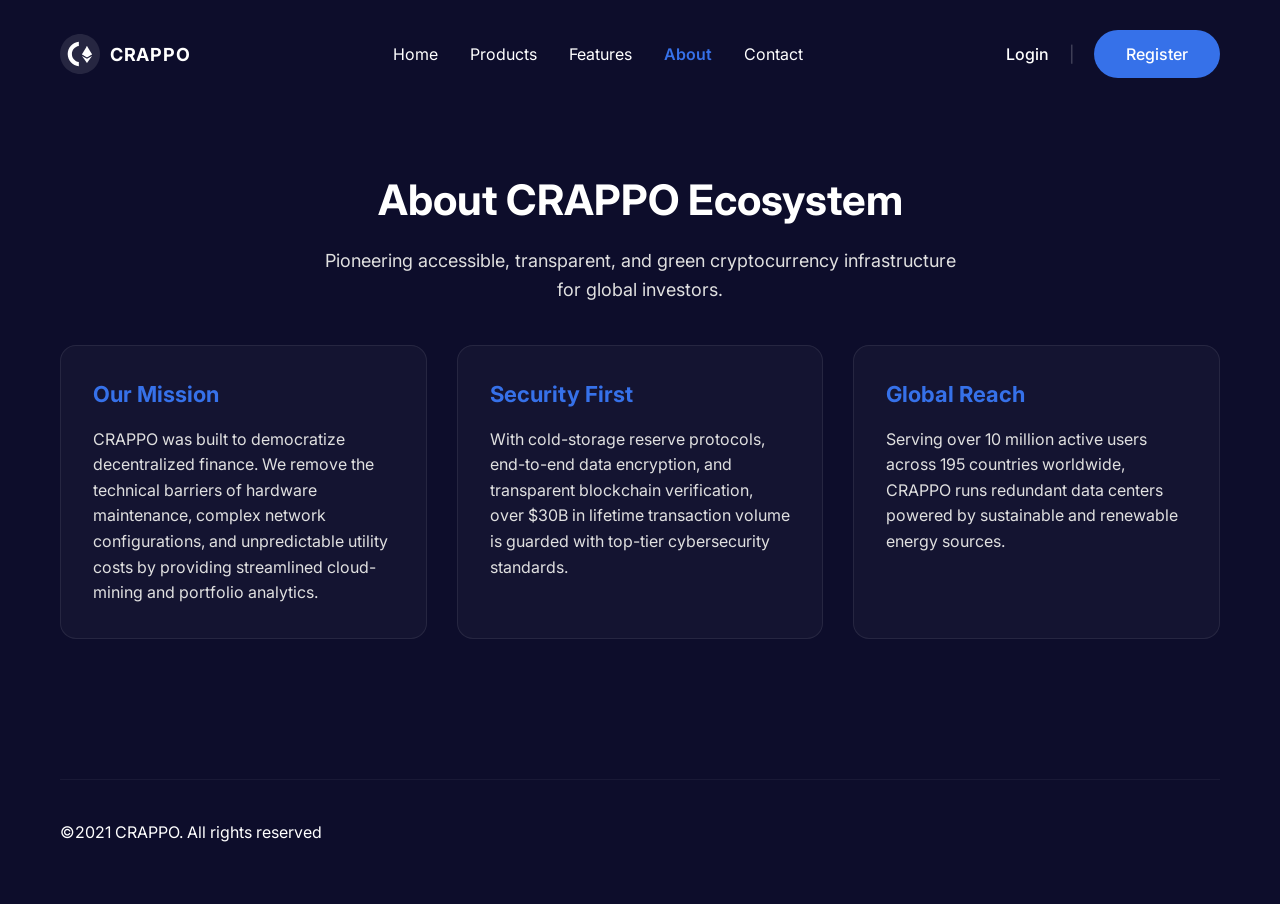
==== about.html @ b8556ea0 "Add files via upload" ====
<!DOCTYPE html>
<html lang="en">
<head>
    <meta charset="UTF-8">
    <meta name="viewport" content="width=device-width, initial-scale=1.0">
    <title>CRAPPO - About Us</title>
    <!-- Підключення твого CSS файлу -->
    <link rel="preconnect" href="https://fonts.googleapis.com">
    <link rel="preconnect" href="https://fonts.gstatic.com" crossorigin>
    <link href="https://fonts.googleapis.com/css2?family=Inter:wght@400;500;600;700&display=swap" rel="stylesheet">
    <link rel="stylesheet" href="assets/css/style.css">
</head>
<body class="page-dark">

    <!-- Header -->
    <header class="header">
        <div class="container header-container">
            <a href="index.html" class="logo">
                <img src="assets/images/icons/logot.svg" alt="CRAPPO" class="logo-img">
                <span>CRAPPO</span>
            </a>
            <nav class="nav">
                <ul class="nav-list">
                    <li><a href="index.html" class="nav-link">Home</a></li>
                    <li><a href="products.html" class="nav-link">Products</a></li>
                    <li><a href="#" class="nav-link">Features</a></li>
                    <li><a href="about.html" class="nav-link active-link">About</a></li>
                    <li><a href="contact.html" class="nav-link">Contact</a></li>
                </ul>
            </nav>
            <div class="header-actions">
                <a href="#" class="btn-login">Login</a>
                <span class="divider">|</span>
                <a href="#" class="btn-register">Register</a>
            </div>
        </div>
    </header>

    <!-- About Content -->
    <main class="page-content">
        <section class="subpage-hero">
            <div class="container">
                <h1 class="subpage-title">About CRAPPO Ecosystem</h1>
                <p class="subpage-subtitle">Pioneering accessible, transparent, and green cryptocurrency infrastructure for global investors.</p>
            </div>
        </section>

        <section class="about-section">
            <div class="container">
                <div class="about-grid">
                    <div class="about-text-card">
                        <h2>Our Mission</h2>
                        <p>CRAPPO was built to democratize decentralized finance. We remove the technical barriers of hardware maintenance, complex network configurations, and unpredictable utility costs by providing streamlined cloud-mining and portfolio analytics.</p>
                    </div>
                    <div class="about-text-card">
                        <h2>Security First</h2>
                        <p>With cold-storage reserve protocols, end-to-end data encryption, and transparent blockchain verification, over $30B in lifetime transaction volume is guarded with top-tier cybersecurity standards.</p>
                    </div>
                    <div class="about-text-card">
                        <h2>Global Reach</h2>
                        <p>Serving over 10 million active users across 195 countries worldwide, CRAPPO runs redundant data centers powered by sustainable and renewable energy sources.</p>
                    </div>
                </div>
            </div>
        </section>
    </main>

    <!-- Footer -->
    <footer class="footer">
        <div class="container">
            <div class="footer-bottom">
                <p class="copyright">©2021 CRAPPO. All rights reserved</p>
            </div>
        </div>
    </footer>

</body>
</html>
---- assets/css/style.css ----
* {
    box-sizing: border-box;
    margin: 0;
    padding: 0;
}

body {
    font-family: 'Inter', sans-serif;
    background-color: #0D0D2B; 
    color: #FFFFFF;
    line-height: 1.5;
    overflow-x: hidden;
}

a {
    text-shadow: none;
    text-decoration: none;
    color: inherit;
}

ul {
    list-style: none;
}

.container {
    max-width: 1200px;
    margin: 0 auto;
    padding: 0 20px;
}

/* ШАПКА */
.header {
    padding: 30px 0;
    background-color: transparent;
}

.header-container {
    display: flex;
    justify-content: space-between;
    align-items: center;
}

.logo {
    display: flex;
    align-items: center;
    gap: 10px;
    font-weight: 700;
    font-size: 18px;
    letter-spacing: 0.04em;
}

.nav-list {
    display: flex;
    gap: 32px;
}

.nav-link {
    font-size: 16px;
    font-weight: 400;
    transition: color 0.3s ease;
}

.nav-link:hover {
    color: #3671E9;
}

.header-actions {
    display: flex;
    align-items: center;
    gap: 20px;
    font-weight: 500;
}

.btn-login {
    font-size: 16px;
    transition: color 0.3s ease;
}

.btn-login:hover {
    color: #3671E9;
}

.divider {
    color: rgba(255, 255, 255, 0.2);
}

.btn-register {
    background-color: #3671E9;
    padding: 12px 32px;
    border-radius: 32px;
    font-size: 16px;
    transition: background-color 0.3s ease;
}

.btn-register:hover {
    background-color: #2b5bc7;
}

/* HERO SECTION */
.hero {
    padding: 60px 0 100px 0;
}

.hero-container {
    display: flex;
    justify-content: space-between;
    align-items: center;
    gap: 40px;
}

.hero-content {
    max-width: 580px;
}

.badge {
    display: inline-flex;
    align-items: center;
    background-color: rgba(255, 255, 255, 0.05);
    padding: 4px 16px 4px 4px;
    border-radius: 32px;
    margin-bottom: 24px;
}

.badge-discount {
    background-color: #FFFFFF;
    color: #0D0D2B;
    font-weight: 700;
    font-size: 12px;
    padding: 4px 16px;
    border-radius: 32px;
    margin-right: 16px;
    letter-spacing: 0.04em;
}

.badge-text {
    font-size: 16px;
    color: #FFFFFF;
}

.hero-title {
    font-size: 64px;
    font-weight: 700;
    line-height: 1.2;
    margin-bottom: 24px;
}

.hero-description {
    font-size: 16px;
    color: #E0E0E0;
    line-height: 1.6;
    margin-bottom: 32px;
    max-width: 430px;
}

.btn-primary {
    display: inline-flex;
    align-items: center;
    gap: 24px;
    background-color: #3671E9;
    padding: 16px 32px;
    border-radius: 32px;
    font-size: 18px;
    font-weight: 600;
    transition: background-color 0.3s ease;
}

.btn-primary:hover {
    background-color: #2b5bc7;
}

.btn-arrow {
    background-color: #FFFFFF;
    color: #0D0D2B;
    width: 32px;
    height: 32px;
    border-radius: 50%;
    display: flex;
    align-items: center;
    justify-content: center;
    font-size: 16px;
}

.hero-image-box {
    flex: 1;
    display: flex;
    justify-content: flex-end;
}

.hero-img {
    max-width: 100%;
    height: auto;
}

/* STATS */
.stats {
    padding: 60px 0;
    background-color: transparent;
}

.stats-container {
    display: flex;
    justify-content: space-between;
    align-items: center;
    gap: 30px;
}

.stats-item {
    display: flex;
    align-items: center;
    gap: 24px;
    flex: 1;
}

.stats-icon-box {
    /* Фоновий круг повністю прибрано */
    background-color: transparent; 
    
    /* Скидаємо великі фіксовані розміри */
    width: auto;
    height: auto;
    
    display: flex;
    align-items: center;
    justify-content: center;
}

.stats-icon {
    /* Можна трішки збільшити самі іконки, якщо без круга вони здадуться малими */
    max-width: 70px; 
    height: auto;
}
.stats-number {
    font-size: 40px;
    font-weight: 700;
    line-height: 1.2;
    margin-bottom: 4px;
}

.stats-text {
    font-size: 16px;
    color: #E0E0E0;
}

/* WHY CHOOSE US */
.why-choose {
    padding: 100px 0;
    background-color: transparent;
}

.why-container {
    display: flex;
    justify-content: space-between;
    align-items: center;
    gap: 80px;
}

.why-image-box {
    flex: 1;
    display: flex;
    justify-content: flex-start;
}

.why-img {
    max-width: 100%;
    height: auto;
}

.why-content {
    flex: 1;
    max-width: 480px;
}

.why-title {
    font-size: 40px;
    font-weight: 700;
    line-height: 1.3;
    margin-bottom: 24px;
}

.why-description {
    font-size: 16px;
    color: #E0E0E0;
    line-height: 1.6;
    margin-bottom: 32px;
}

.btn-secondary {
    display: inline-block;
    background-color: #3671E9;
    color: #FFFFFF;
    padding: 16px 32px;
    border-radius: 32px;
    font-size: 16px;
    font-weight: 600;
    transition: background-color 0.3s ease;
}

.btn-secondary:hover {
    background-color: #2b5bc7;
}

/* CALCULATOR SECTION */
.calc-section {
    padding: 80px 0 0 0;
    background-color: #0D0D2B;
    text-align: center;
}

.calc-title {
    font-size: 40px;
    font-weight: 700;
    margin-bottom: 24px;
    color: #FFFFFF;
}

.calc-subtitle {
    font-size: 16px;
    color: #E0E0E0;
    line-height: 1.6;
    margin-bottom: 60px;
}

.calc-box-container {
    position: relative;
    z-index: 10;
    margin-bottom: -150px; 
}

.calc-card {
    background: #FFFFFF;
    border-radius: 16px;
    padding: 48px;
    box-shadow: 0px 20px 50px rgba(0, 0, 0, 0.1);
    text-align: left;
    max-width: 950px;
    margin: 0 auto;
}

.calc-form {
    display: flex;
    flex-direction: row;
    align-items: center;
    justify-content: space-between;
    gap: 30px;
    padding-bottom: 24px;
    margin-bottom: 48px;
}

.calc-input {
    flex: 2;
    border: none;
    border-bottom: 1px solid #BDBDBD;
    font-size: 20px;
    padding: 12px 0;
    color: #0D0D2B;
    outline: none;
    background: transparent;
}

.calc-select {
    border: none;
    border-bottom: 1px solid #BDBDBD;
    font-size: 20px;
    padding: 12px 10px;
    background: transparent;
    color: #0D0D2B;
    outline: none;
    cursor: pointer;
    min-width: 100px;
}

.btn-calc {
    background-color: #3671E9;
    color: #FFFFFF;
    border: none;
    padding: 16px 36px;
    border-radius: 32px;
    font-size: 18px;
    font-weight: 600;
    cursor: pointer;
    transition: background-color 0.3s ease;
}

.btn-calc:hover {
    background-color: #2b5bc7;
}

.calc-result {
    display: flex;
    flex-direction: column;
}

.result-label {
    font-size: 16px;
    font-weight: 600;
    color: #3671E9;
    letter-spacing: 0.04em;
    margin-bottom: 16px;
}

.result-value {
    font-size: 40px;
    font-weight: 700;
    color: #0D0D2B;
    margin-bottom: 8px;
    display: flex;
    align-items: center;
}

#usd-val {
    color: #3671E9;
    margin-left: 15px;
}

.result-note {
    font-size: 16px;
    color: #828282;
}

/* WHITE SPACE SECTION */
.white-space-section {
    background-color: #F8F9FA;
    padding: 300px 0 100px 0; /* Збільшили відступ, щоб текст «відлетів» від картки вниз */
    text-align: center;
}

.white-section-title {
    color: #0D0D2B;
    font-size: 40px;
    font-weight: 700;
    max-width: 700px;
    margin: 0 auto;
    line-height: 1.4;
}
.crypto-cards-container {
    display: flex;
    justify-content: space-between;
    align-items: stretch;
    gap: 45px;
    margin-top: 64px;
}

/* Базова неактивна картка (біла) */
.crypto-card {
    background-color: #FFFFFF;
    border-radius: 16px;
    padding: 48px 24px;
    flex: 1;
    display: flex;
    flex-direction: column;
    align-items: center;
    text-align: center;
    box-shadow: 0px 10px 30px rgba(0, 0, 0, 0.02);
    cursor: pointer;
    /* Плавний перехід для анімації збільшення та кольору */
    transition: transform 0.4s cubic-bezier(0.25, 1, 0.5, 1), background-color 0.4s ease, box-shadow 0.4s ease;
}

.crypto-icon-box {
    width: 80px;
    height: 80px;
    margin-bottom: 48px;
    display: flex;
    align-items: center;
    justify-content: center;
}

.crypto-icon {
    max-width: 100%;
    height: auto;
}

.crypto-name {
    font-size: 32px;
    font-weight: 700;
    color: #0D0D2B;
    margin-bottom: 16px;
    display: flex;
    align-items: center;
    gap: 8px;
}

.crypto-ticker {
    font-size: 18px;
    font-weight: 400;
    color: #BDBDBD;
    text-transform: uppercase;
}

.crypto-text {
    font-size: 16px;
    color: #828282;
    line-height: 1.6;
    margin-bottom: 40px;
    max-width: 280px;
}

/* Кнопка всередині картки за замовчуванням (коли картка біла) */
.crypto-card .btn-card-active {
    width: 64px;
    height: 64px;
    border: 2px solid #E0E0E0;
    border-radius: 50%;
    display: flex;
    align-items: center;
    justify-content: center;
    color: #3671E9;
    margin-top: auto;
    background: transparent;
    transition: all 0.4s ease;
}

/* Ховаємо текст кнопки "Start mining", коли картка неактивна */
.crypto-card .btn-card-active .btn-text {
    display: none;
}

.crypto-card .btn-card-active .btn-arrow-small {
    background: transparent;
    color: #3671E9;
    font-size: 24px;
    font-weight: 700;
}


/* АКТИВНИЙ СТАН КАРТКИ (при натисканні) */
.crypto-card.active-card {
    background-color: #2B076E;
    box-shadow: 0px 20px 40px rgba(43, 7, 110, 0.2);
    /* АНІМАЦІЯ ЗБІЛЬШЕННЯ */
    transform: scale(1.05); 
    z-index: 2;
}

.crypto-card.active-card .crypto-name {
    color: #FFFFFF;
}

.crypto-card.active-card .crypto-ticker {
    color: rgba(255, 255, 255, 0.4);
}

.crypto-card.active-card .crypto-text {
    color: #FFFFFF;
}

/* Перетворення кнопки на велику синю кнопку, коли картка стає активною */
.crypto-card .btn-card-active {
    width: 64px;
    height: 64px;
    border: 2px solid #E0E0E0;
    border-radius: 50%;
    display: flex;
    align-items: center;
    justify-content: center;
    color: #3671E9;
    margin-top: auto; /* Виштовхує в самий вниз */
    background: transparent;
    cursor: pointer;
    /* Додаємо анімацію для властивостей, які змінюються */
    transition: width 0.3s ease, height 0.3s ease, padding 0.3s ease, background-color 0.3s ease, border-radius 0.3s ease;
}

/* Приховуємо текст кнопки, коли вона кругла */
.crypto-card .btn-card-active .btn-text {
    display: none;
    white-space: nowrap;
}

/* Стрілка всередині круглого стану */
.crypto-card .btn-card-active .btn-arrow-small {
    background: transparent;
    color: #3671E9;
    font-size: 24px;
    font-weight: 700;
    display: flex;
    align-items: center;
    justify-content: center;
    transition: all 0.3s ease;
}

/* ======================================================= */
/* АКТИВНИЙ СТАН КНОПКИ (коли картка стала темно-синьою) */
/* ======================================================= */
.crypto-card.active-card .btn-card-active {
    width: 200px; /* Задаємо фіксовану ширину для овалу, щоб текст вліз */
    height: 64px; /* ВИСОТА ЗАЛИШАЄТЬСЯ ТОЧНО ТАКОЮ Ж (64px), ЯК І У КРУГЛОЇ КНОПКИ */
    border: none;
    border-radius: 32px;
    background-color: #3671E9;
    color: #FFFFFF;
    padding: 0 24px;
    display: inline-flex;
    align-items: center;
    justify-content: space-between; /* Текст ліворуч, стрілка праворуч */
    gap: 12px;
}

/* Показуємо текст кнопки в активному стані */
.crypto-card.active-card .btn-card-active .btn-text {
    display: inline-block;
    font-size: 16px;
    font-weight: 600;
}

/* Біле коло навколо стрілки в активному стані */
.crypto-card.active-card .btn-card-active .btn-arrow-small {
    background-color: #FFFFFF;
    color: #3671E9;
    width: 32px;
    height: 32px;
    border-radius: 50%;
    font-size: 16px;
}


/* ШАБЛОН ДЛЯ СВІТЛОЇ СЕКЦІЇ */
.white-space-section {
    background-color: #F8F9FA;
    padding: 300px 0 100px 0;
    text-align: center;
}

.white-section-title {
    color: #0D0D2B;
    font-size: 40px;
    font-weight: 700;
    max-width: 700px;
    margin: 0 auto;
    line-height: 1.4;
}
.features-section {
    padding: 100px 0;
    background-color: #0D0D2B; /* Повертаємо фірмовий темний фон */
}

.features-main-title {
    font-size: 40px;
    font-weight: 700;
    text-align: center;
    max-width: 780px;
    margin: 0 auto 120px auto;
    line-height: 1.4;
}

/* Базовий рядок для шахматки */
.feature-row {
    display: flex;
    justify-content: space-between;
    align-items: center;
    gap: 80px;
    margin-bottom: 120px; /* Відступ між блоками */
}

/* Клас-модифікатор для розвороту колонок (шахматка) */
.feature-row.row-reverse {
    flex-direction: row-reverse;
}

.feature-text-box {
    flex: 1;
    max-width: 480px;
}

.feature-title {
    font-size: 40px;
    font-weight: 700;
    line-height: 1.3;
    margin-bottom: 24px;
}

.feature-desc {
    font-size: 16px;
    color: #E0E0E0;
    line-height: 1.6;
    margin-bottom: 32px;
}

.feature-img-box {
    flex: 1;
    display: flex;
    justify-content: center;
}

.feature-img {
    max-width: 100%;
    height: auto;
    object-fit: contain;
}

/* СТИЛІ СИНЬОЇ ПЛАШКИ (CTA) */
.cta-blue-box {
    background: linear-gradient(135deg, #3671E9 0%, #2B5BC7 100%);
    border-radius: 16px;
    padding: 48px 64px;
    display: flex;
    justify-content: space-between;
    align-items: center;
    gap: 40px;
    margin-top: 60px;
    box-shadow: 0px 20px 40px rgba(54, 113, 233, 0.15);
}

.cta-text-side {
    flex: 1;
    max-width: 440px;
}

.cta-title {
    font-size: 32px;
    font-weight: 700;
    margin-bottom: 16px;
}

.cta-desc {
    font-size: 16px;
    color: #FFFFFF;
    opacity: 0.9;
    line-height: 1.5;
}

.cta-form-side {
    flex: 1;
    display: flex;
    align-items: center;
    gap: 40px;
    max-width: 560px;
}

.cta-input {
    flex: 1;
    background: transparent;
    border: none;
    border-bottom: 1px solid rgba(255, 255, 255, 0.4);
    font-size: 18px;
    color: #FFFFFF;
    padding: 12px 0;
    outline: none;
    font-family: inherit;
    transition: border-color 0.3s ease;
}

.cta-input::placeholder {
    color: rgba(255, 255, 255, 0.6);
}

.cta-input:focus {
    border-color: #FFFFFF;
}

.btn-subscribe {
    background-color: #FFFFFF;
    color: #0D0D2B;
    border: none;
    padding: 16px 36px;
    border-radius: 32px;
    font-size: 18px;
    font-weight: 600;
    cursor: pointer;
    transition: all 0.3s ease;
    font-family: inherit;
    white-space: nowrap;
}

.btn-subscribe:hover {
    background-color: #F8F9FA;
    transform: translateY(-2px);
}
.footer {
    background-color: #0D0D2B; /* Темний фон, єдиний з попередньою секцією */
    padding: 80px 0 60px 0;
}

.footer-top {
    display: flex;
    justify-content: space-between;
    align-items: flex-start;
    gap: 40px;
    padding-bottom: 60px;
}

.footer-col {
    flex: 1;
}

.footer-logo-col {
    flex: 1.2; /* Робимо колонку з лого трохи ширшою */
}

.footer-payments-col {
    flex: 2; /* Колонка з платіжками найбільша */
    max-width: 360px;
}

.footer-title {
    font-size: 20px;
    font-weight: 500;
    margin-bottom: 24px;
    color: #FFFFFF;
}

.footer-title-large {
    font-size: 24px;
    font-weight: 500;
    line-height: 1.4;
    margin-bottom: 24px;
    color: #FFFFFF;
}

.footer-links display: flex;
.footer-links flex-direction: column;
.footer-links gap: 16px;

.footer-links a {
    color: #F2F2F2;
    font-size: 16px;
    transition: color 0.3s ease;
}

.footer-links a:hover {
    color: #3671E9;
}

/* Картки платіжних систем */
.payment-systems {
    display: flex;
    gap: 24px;
}

.payment-card {
    /* Робимо один загальний напівпрозорий фон для картки */
    background-color: rgba(255, 255, 255, 0.05);
    border-radius: 8px;
    width: 96px;
    height: 64px;
    display: flex;
    align-items: center;
    justify-content: center;
    transition: background-color 0.3s ease;
}

/* Прибираємо будь-який внутрішній фон або рамки безпосередньо з картинок */
.payment-card img {
    max-width: 70%;
    max-height: 70%;
    height: auto;
    object-fit: contain;
    background: transparent !important; /* Насильно прибираємо фон картинки */
    background-color: transparent !important;
}

/* Ефект при наведенні мишкою — картка стає трохи яскравішою */
.payment-card:hover {
    background-color: rgba(255, 255, 255, 0.1);
}

/* НИЖНЯ ЧАСТИНА ФУТЕРА */
.footer-bottom {
    display: flex;
    justify-content: space-between;
    align-items: center;
    border-top: 1px solid rgba(255, 255, 255, 0.05);
    padding-top: 40px;
}

.copyright {
    font-size: 16px;
    color: #FFFFFF;
}

.social-links {
    display: flex;
    gap: 32px;
}

.social-icon img {
    width: 24px;
    height: 24px;
    transition: transform 0.3s ease;
}

.social-icon:hover img {
    transform: translateY(-3px);
}
/* --- СТИЛІ ДЛЯ ПІДПОРЯДКОВАНИХ СТОРІНОК --- */
.page-dark {
    background-color: #0d0d2b;
    color: #ffffff;
    min-height: 100vh;
    display: flex;
    flex-direction: column;
}

.page-content {
    flex: 1;
}

.subpage-hero {
    text-align: center;
    padding: 60px 0 40px 0;
}

.subpage-title {
    font-size: 42px;
    font-weight: 700;
    margin-bottom: 16px;
    color: #ffffff;
}

.subpage-subtitle {
    font-size: 18px;
    color: #e0e0e0;
    max-width: 650px;
    margin: 0 auto;
    line-height: 1.6;
}

/* Активна вкладка в навігації */
.nav-link.active-link {
    color: #3671e9;
    font-weight: 600;
}

/* Ціни та список для тарифів (products.html) */
.plan-price {
    font-size: 32px;
    font-weight: 700;
    color: #3671e9;
    margin: 10px 0 15px 0;
}

.crypto-card.active .plan-price {
    color: #ffffff;
}

.plan-price span {
    font-size: 14px;
    font-weight: 400;
    color: #828282;
}

.crypto-card.active .plan-price span {
    color: rgba(255, 255, 255, 0.6);
}

.plan-features {
    list-style: none;
    padding: 0;
    margin: 20px 0;
    text-align: left;
    display: flex;
    flex-direction: column;
    gap: 10px;
    font-size: 14px;
}

/* Блоки про компанію (about.html) */
.about-grid {
    display: grid;
    grid-template-columns: repeat(auto-fit, minmax(280px, 1fr));
    gap: 30px;
    padding-bottom: 60px;
}

.about-text-card {
    background: rgba(255, 255, 255, 0.03);
    border: 1px solid rgba(255, 255, 255, 0.08);
    border-radius: 16px;
    padding: 32px;
}

.about-text-card h2 {
    font-size: 22px;
    margin-bottom: 16px;
    color: #3671e9;
}

.about-text-card p {
    color: #e0e0e0;
    line-height: 1.6;
}

/* Форма для contact.html */
.contact-section {
    padding-bottom: 80px;
}

.form-field {
    display: flex;
    flex-direction: column;
    gap: 8px;
    margin-bottom: 20px;
    text-align: left;
}

.form-field label {
    font-size: 14px;
    font-weight: 600;
    color: #0d0d2b;
}
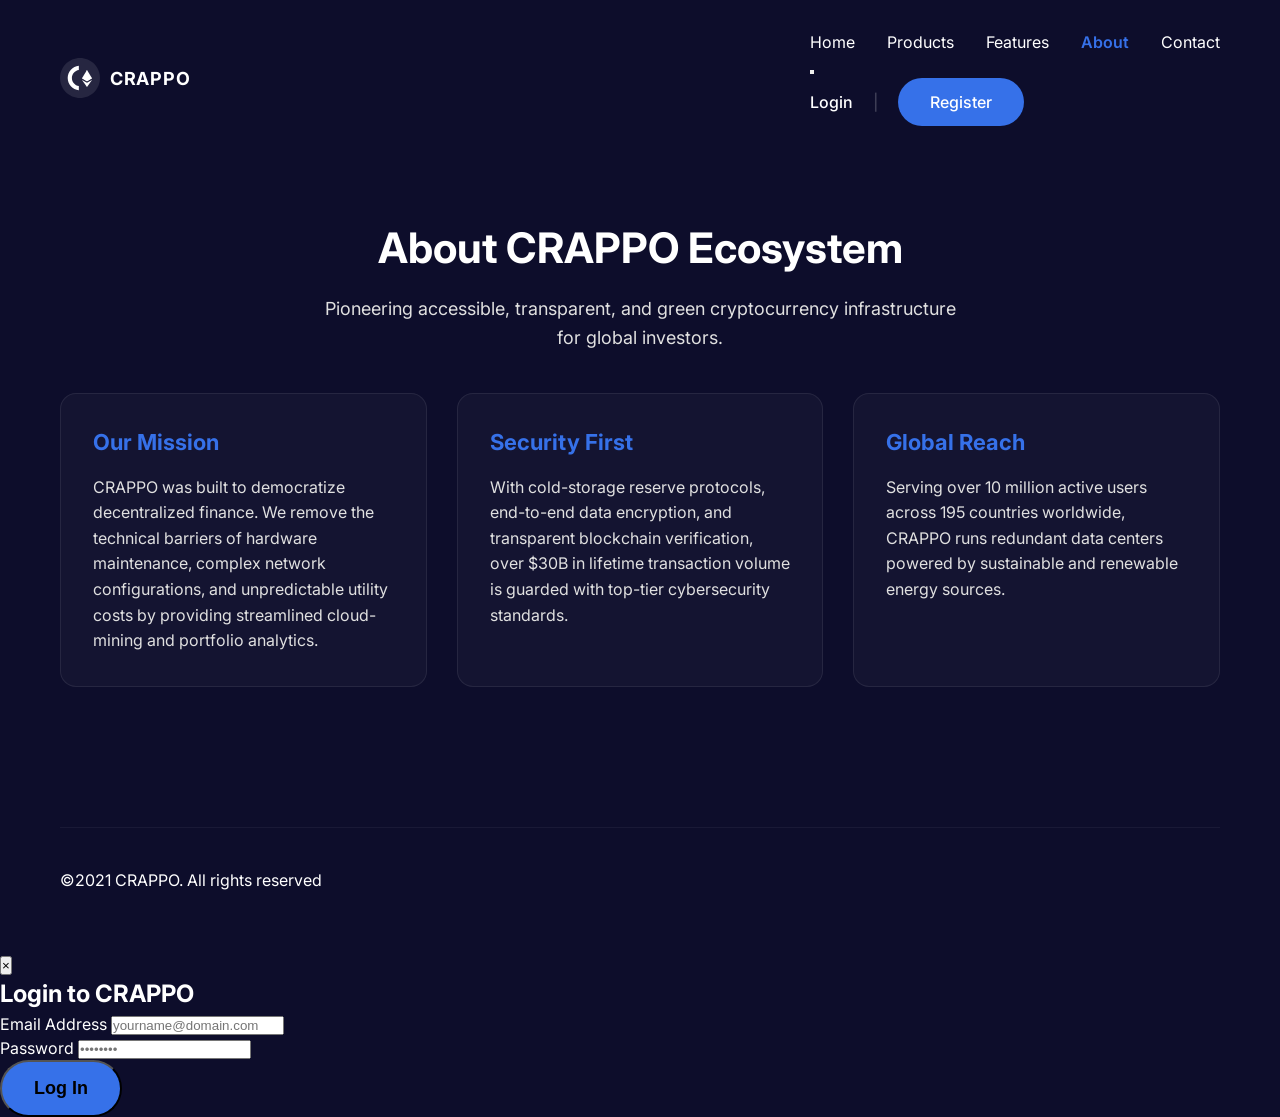
==== commit ada493f8: "Add files via upload" ====
--- a/about.html
+++ b/about.html
@@ -14,27 +14,34 @@
 
     <!-- Header -->
     <header class="header">
-        <div class="container header-container">
-            <a href="index.html" class="logo">
-                <img src="assets/images/icons/logot.svg" alt="CRAPPO" class="logo-img">
-                <span>CRAPPO</span>
-            </a>
+    <div class="container header-container">
+        <a href="index.html" class="logo">
+            <img src="assets/images/icons/logot.svg" alt="CRAPPO" class="logo-img">
+            <span>CRAPPO</span>
+        </a>
+        <div class="header-right-group">
             <nav class="nav">
                 <ul class="nav-list">
                     <li><a href="index.html" class="nav-link">Home</a></li>
                     <li><a href="products.html" class="nav-link">Products</a></li>
-                    <li><a href="#" class="nav-link">Features</a></li>
+                    <li><a href="index.html#features" class="nav-link">Features</a></li>
                     <li><a href="about.html" class="nav-link active-link">About</a></li>
                     <li><a href="contact.html" class="nav-link">Contact</a></li>
                 </ul>
             </nav>
+            <button class="burger" id="burgerBtn" aria-label="Toggle menu" type="button">
+                <span></span>
+                <span></span>
+                <span></span>
+            </button>
             <div class="header-actions">
                 <a href="#" class="btn-login">Login</a>
                 <span class="divider">|</span>
                 <a href="#" class="btn-register">Register</a>
             </div>
         </div>
-    </header>
+    </div>
+</header>
 
     <!-- About Content -->
     <main class="page-content">
@@ -74,5 +81,38 @@
         </div>
     </footer>
 
+<!-- Модальне вікно Login/Register -->
+    <div class="modal-overlay" id="authModal">
+        <div class="modal-window">
+            <button class="modal-close" aria-label="Close modal">&times;</button>
+            <h2 class="modal-title" id="modalTitle">Login to CRAPPO</h2>
+            <form class="modal-form" onsubmit="event.preventDefault(); alert('Success! Welcome to CRAPPO.'); document.getElementById('authModal').classList.remove('active');">
+    <div class="form-group">
+        <label for="modalEmail">Email Address</label>
+        <input 
+            type="email" 
+            id="modalEmail" 
+            placeholder="yourname@domain.com" 
+            required
+            oninvalid="this.setCustomValidity(this.validity.valueMissing ? 'Please fill out this field.' : 'Please enter a valid email address.')"
+            oninput="this.setCustomValidity('')">
+    </div>
+    <div class="form-group">
+        <label for="modalPassword">Password</label>
+        <input 
+            type="password" 
+            id="modalPassword" 
+            placeholder="••••••••" 
+            required
+            oninvalid="this.setCustomValidity('Please fill out this field.')"
+            oninput="this.setCustomValidity('')">
+    </div>
+    <button type="submit" class="btn-primary modal-submit" id="modalSubmitBtn">Log In</button>
+</form>
+        </div>
+    </div>
+
+    <!-- Головний JS-файл -->
+    <script src="scripts/main.js"></script>
 </body>
 </html>
--- a/assets/css/style.css
+++ b/assets/css/style.css
@@ -997,4 +997,229 @@
     font-size: 14px;
     font-weight: 600;
     color: #0d0d2b;
+}
+/* Ряд карток */
+.products-section .cards-grid {
+    display: flex;
+    justify-content: center;
+    align-items: stretch;
+    gap: 32px;
+    max-width: 1200px;
+    margin: 0 auto;
+    padding: 20px 15px 80px 15px;
+}
+
+/* Базова картка (біла) */
+.products-section .crypto-card {
+    background-color: #ffffff;
+    border-radius: 16px;
+    padding: 48px 24px;
+    flex: 1;
+    max-width: 370px;
+    display: flex;
+    flex-direction: column;
+    align-items: center;
+    text-align: center;
+    box-shadow: 0px 10px 20px rgba(0, 0, 0, 0.02);
+}
+
+/* Активна картка (темно-фіолетова) */
+.products-section .crypto-card.active {
+    background-color: #2b076e;
+    box-shadow: 0px 20px 40px rgba(43, 7, 110, 0.25);
+}
+
+/* Іконки криптовалют */
+.crypto-icon {
+    width: 80px;
+    height: 80px;
+    border-radius: 50%;
+    display: flex;
+    align-items: center;
+    justify-content: center;
+    font-size: 36px;
+    font-weight: 700;
+    color: #ffffff;
+    margin-bottom: 20px;
+}
+
+.btc-icon { background-color: #f7931a; }
+.eth-icon { background-color: #3671e9; }
+.ltc-icon { background-color: #345d9d; }
+
+/* Назва та тікер */
+.products-section .crypto-name {
+    font-size: 24px;
+    font-weight: 700;
+    margin: 0 0 10px 0;
+    color: #0d0d2b;
+}
+
+.products-section .crypto-card.active .crypto-name {
+    color: #ffffff;
+}
+
+.crypto-ticker {
+    font-size: 14px;
+    font-weight: 500;
+    color: #bdbdbd;
+}
+
+.products-section .crypto-card.active .crypto-ticker {
+    color: rgba(255, 255, 255, 0.5);
+}
+
+/* Ціна */
+.plan-price {
+    font-size: 32px;
+    font-weight: 700;
+    color: #3671e9;
+    margin: 0 0 16px 0;
+}
+
+.products-section .crypto-card.active .plan-price {
+    color: #ffffff;
+}
+
+.plan-price span {
+    font-size: 14px;
+    font-weight: 400;
+    color: #828282;
+}
+
+.products-section .crypto-card.active .plan-price span {
+    color: rgba(255, 255, 255, 0.6);
+}
+
+/* Опис */
+.products-section .crypto-description {
+    font-size: 15px;
+    line-height: 1.6;
+    color: #828282;
+    margin-bottom: 32px;
+}
+
+.products-section .crypto-card.active .crypto-description {
+    color: #ffffff;
+}
+
+/* Кнопка-стрілочка для звичайних карток */
+.products-section .crypto-card .btn-card-action {
+    margin-top: auto;
+    width: 48px;
+    height: 48px;
+    border: 2px solid #e0e0e0;
+    border-radius: 50%;
+    display: flex;
+    align-items: center;
+    justify-content: center;
+    text-decoration: none;
+    color: #3671e9;
+    font-size: 20px;
+    transition: all 0.3s ease;
+}
+
+.products-section .crypto-card .btn-card-action:hover {
+    border-color: #3671e9;
+    background-color: rgba(54, 113, 233, 0.05);
+}
+
+/* Велика синя кнопка для активної картки */
+.products-section .crypto-card.active .btn-card-action {
+    background-color: #3671e9;
+    border: none;
+    width: auto;
+    height: auto;
+    padding: 14px 28px;
+    border-radius: 32px;
+    color: #ffffff;
+    display: inline-flex;
+    align-items: center;
+    gap: 12px;
+    font-size: 16px;
+    font-weight: 600;
+}
+/* Кольори для іконок нових послуг */
+.icon-cloud { background-color: #3671e9; }
+.icon-stake { background-color: #f7931a; }
+.icon-server { background-color: #2b076e; border: 1px solid rgba(255, 255, 255, 0.15); }
+
+/* Клік по всій картці виглядає природно */
+.products-section .crypto-card .btn-card-action {
+    width: 64px !important;
+    height: 64px !important;
+    min-width: 64px !important;
+    max-width: 64px !important;
+    border: 2px solid #E0E0E0 !important;
+    border-radius: 50% !important;
+    display: flex !important;
+    align-items: center !important;
+    justify-content: center !important;
+    background: transparent !important;
+    cursor: pointer !important;
+    padding: 0 !important;
+    margin-top: auto !important;
+    overflow: hidden !important; /* Обрізає будь-що зайве */
+    transition: all 0.35s ease !important;
+}
+
+/* ЗАБОРОНЯЄМО тексту показуватися в круглій кнопці */
+.products-section .crypto-card .btn-card-action .btn-text {
+    display: none !important;
+}
+
+/* Стрілочка по центру */
+.products-section .crypto-card .btn-card-action .arrow-icon {
+    font-size: 24px !important;
+    font-weight: 700 !important;
+    color: #3671E9 !important;
+    background: transparent !important;
+    display: flex !important;
+    align-items: center !important;
+    justify-content: center !important;
+    width: auto !important;
+    height: auto !important;
+}
+
+
+/* 2. АКТИВНИЙ СТАН: Картка вибрана (.active) */
+.products-section .crypto-card.active {
+    background-color: #2B076E !important;
+    transform: scale(1.05) !important; /* Картка стає більшою */
+    box-shadow: 0px 25px 50px rgba(43, 7, 110, 0.4) !important;
+    z-index: 2 !important;
+}
+
+/* Кнопка розгортається у великий синій овал */
+.products-section .crypto-card.active .btn-card-action {
+    width: 220px !important;
+    max-width: 220px !important;
+    height: 68px !important;
+    background-color: #3671E9 !important;
+    border: none !important;
+    border-radius: 34px !important;
+    padding: 0 16px 0 24px !important;
+    justify-content: space-between !important;
+    box-shadow: 0px 10px 25px rgba(54, 113, 233, 0.4) !important;
+    transform: scale(1.03) !important; /* Кнопка теж стає трохи більшою */
+}
+
+/* Текст Select Product з'являється тільки тут */
+.products-section .crypto-card.active .btn-card-action .btn-text {
+    display: inline-block !important;
+    font-size: 16px !important;
+    font-weight: 600 !important;
+    color: #FFFFFF !important;
+    white-space: nowrap !important;
+}
+
+/* Стрілочка береться в біле коло */
+.products-section .crypto-card.active .btn-card-action .arrow-icon {
+    background-color: #FFFFFF !important;
+    color: #3671E9 !important;
+    width: 38px !important;
+    height: 38px !important;
+    min-width: 38px !important;
+    border-radius: 50% !important;
+    font-size: 18px !important;
 }
